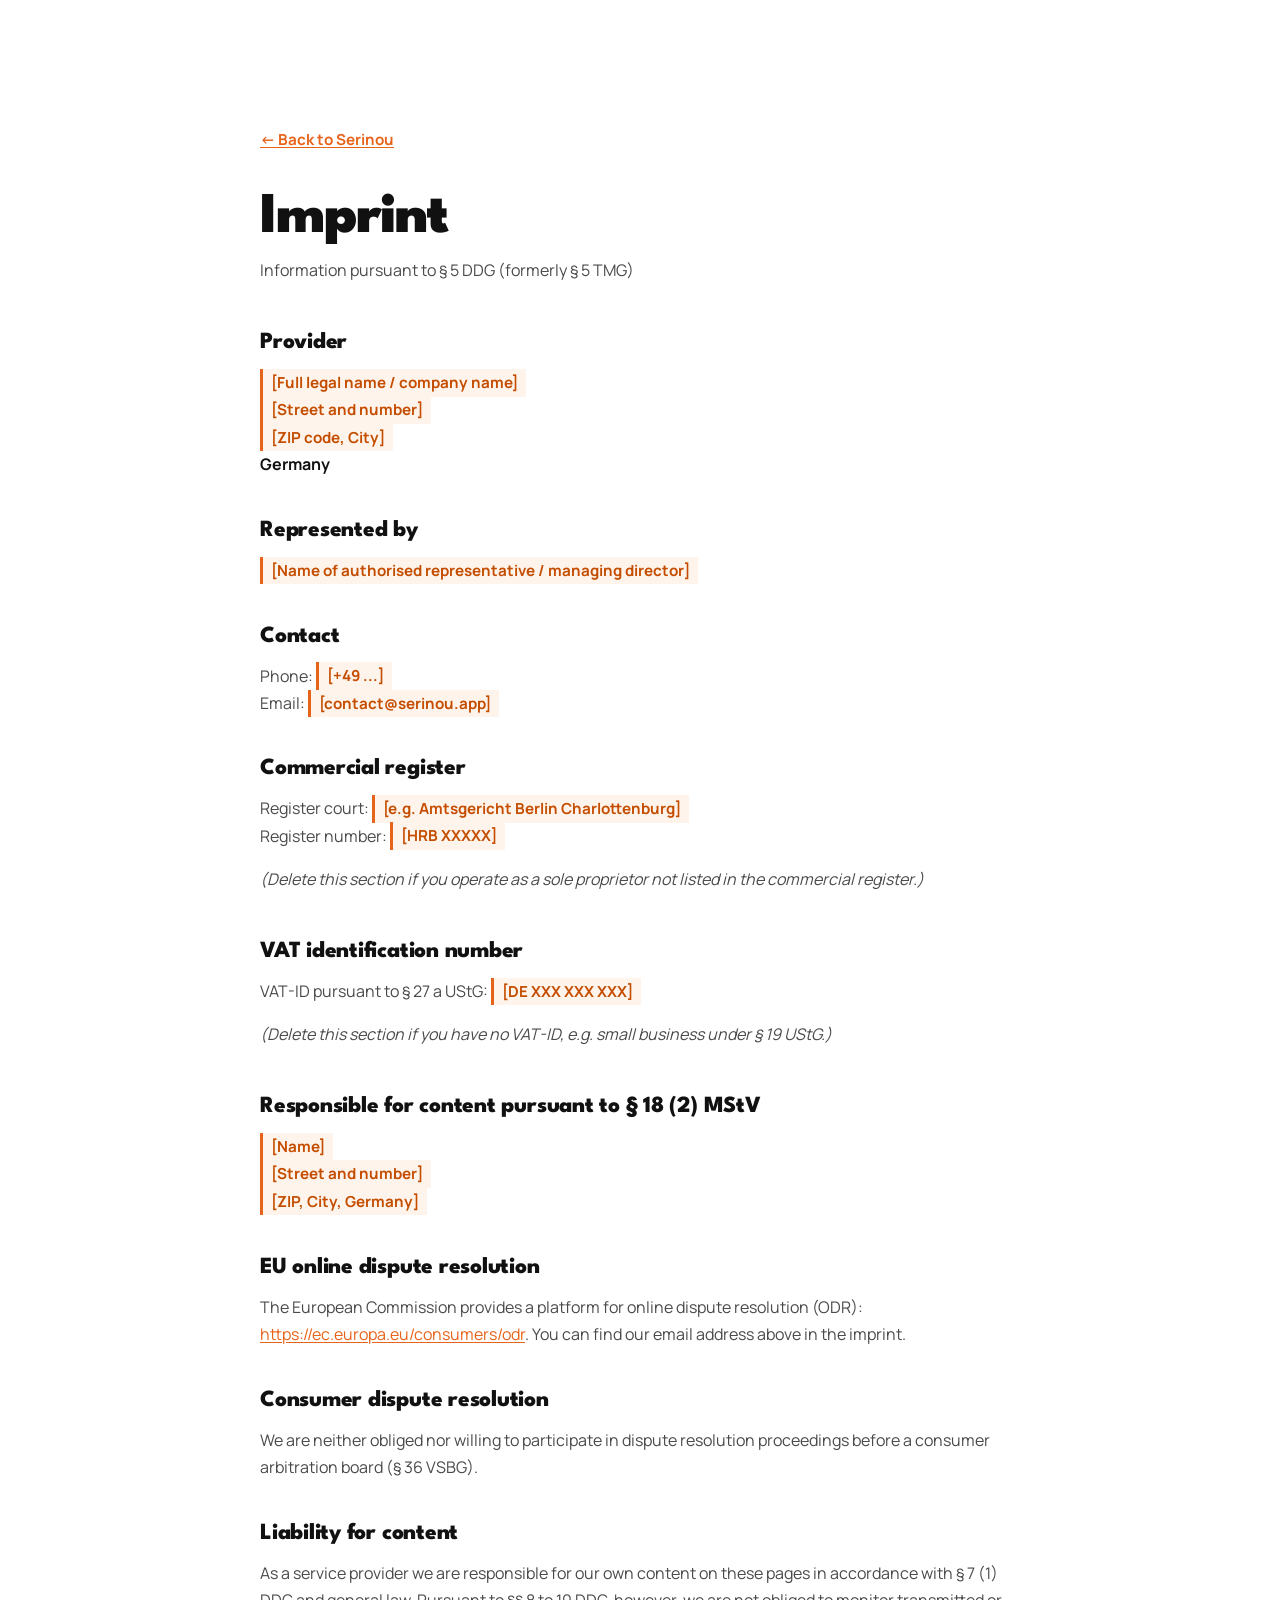
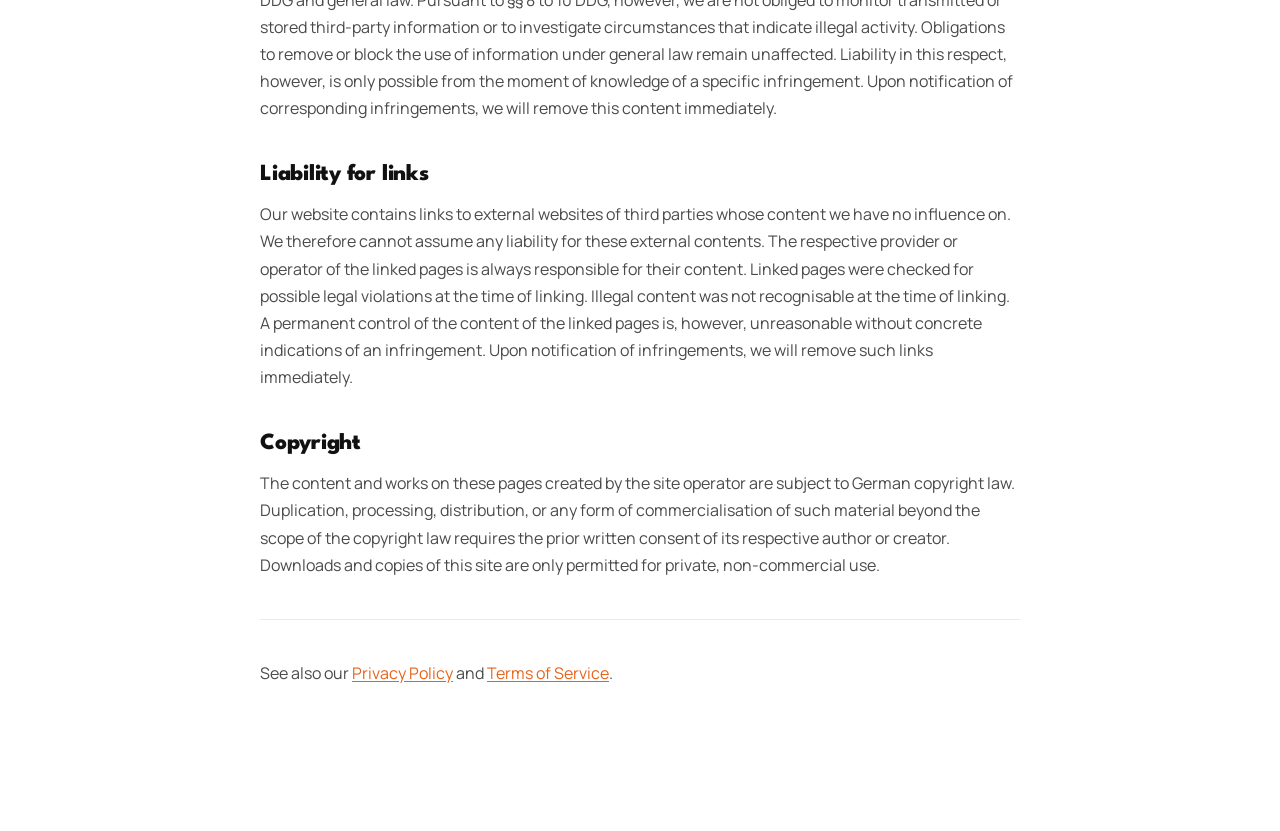
==== imprint.html @ 829edada "Add Privacy Policy, Terms of Service, and Imprint (German law) - privacy.html: GDPR / DSGVO complian" ====
<!DOCTYPE html>
<html lang="en">
  <head>
    <meta charset="UTF-8" />
    <meta name="viewport" content="width=device-width, initial-scale=1.0" />
    <title>Imprint — Serinou</title>
    <meta name="description" content="Imprint (Impressum) for Serinou pursuant to § 5 DDG and § 18 MStV." />
    <meta name="robots" content="index, follow" />
    <link rel="preconnect" href="https://fonts.googleapis.com" />
    <link rel="preconnect" href="https://fonts.gstatic.com" crossorigin />
    <link href="https://fonts.googleapis.com/css2?family=League+Spartan:wght@500;600;700;800;900&family=Manrope:wght@400;500;600;700;800&display=swap" rel="stylesheet" />
    <link rel="stylesheet" href="styles.css" />
  </head>
  <body class="legal-page">
    <div class="legal-container">
      <a class="legal-back" href="index.html" aria-label="Back to homepage">← Back to Serinou</a>

      <h1>Imprint</h1>
      <p class="legal-meta">Information pursuant to § 5 DDG (formerly § 5 TMG)</p>

      <h2>Provider</h2>
      <p>
        <strong>
          <span class="legal-placeholder">[Full legal name / company name]</span><br />
          <span class="legal-placeholder">[Street and number]</span><br />
          <span class="legal-placeholder">[ZIP code, City]</span><br />
          Germany
        </strong>
      </p>

      <h2>Represented by</h2>
      <p><span class="legal-placeholder">[Name of authorised representative / managing director]</span></p>

      <h2>Contact</h2>
      <p>
        Phone: <span class="legal-placeholder">[+49 ...]</span><br />
        Email: <span class="legal-placeholder">[contact@serinou.app]</span>
      </p>

      <h2>Commercial register</h2>
      <p>
        Register court: <span class="legal-placeholder">[e.g. Amtsgericht Berlin Charlottenburg]</span><br />
        Register number: <span class="legal-placeholder">[HRB XXXXX]</span>
      </p>
      <p class="legal-meta"><em>(Delete this section if you operate as a sole proprietor not listed in the commercial register.)</em></p>

      <h2>VAT identification number</h2>
      <p>
        VAT-ID pursuant to § 27 a UStG:
        <span class="legal-placeholder">[DE XXX XXX XXX]</span>
      </p>
      <p class="legal-meta"><em>(Delete this section if you have no VAT-ID, e.g. small business under § 19 UStG.)</em></p>

      <h2>Responsible for content pursuant to § 18 (2) MStV</h2>
      <p>
        <span class="legal-placeholder">[Name]</span><br />
        <span class="legal-placeholder">[Street and number]</span><br />
        <span class="legal-placeholder">[ZIP, City, Germany]</span>
      </p>

      <h2>EU online dispute resolution</h2>
      <p>
        The European Commission provides a platform for online dispute resolution (ODR):
        <a href="https://ec.europa.eu/consumers/odr" target="_blank" rel="noopener noreferrer">https://ec.europa.eu/consumers/odr</a>.
        You can find our email address above in the imprint.
      </p>

      <h2>Consumer dispute resolution</h2>
      <p>
        We are neither obliged nor willing to participate in dispute resolution proceedings before a
        consumer arbitration board (§ 36 VSBG).
      </p>

      <h2>Liability for content</h2>
      <p>
        As a service provider we are responsible for our own content on these pages in accordance with
        § 7 (1) DDG and general law. Pursuant to §§ 8 to 10 DDG, however, we are not obliged to monitor
        transmitted or stored third-party information or to investigate circumstances that indicate illegal
        activity. Obligations to remove or block the use of information under general law remain unaffected.
        Liability in this respect, however, is only possible from the moment of knowledge of a specific
        infringement. Upon notification of corresponding infringements, we will remove this content
        immediately.
      </p>

      <h2>Liability for links</h2>
      <p>
        Our website contains links to external websites of third parties whose content we have no influence
        on. We therefore cannot assume any liability for these external contents. The respective provider
        or operator of the linked pages is always responsible for their content. Linked pages were checked
        for possible legal violations at the time of linking. Illegal content was not recognisable at the
        time of linking. A permanent control of the content of the linked pages is, however, unreasonable
        without concrete indications of an infringement. Upon notification of infringements, we will remove
        such links immediately.
      </p>

      <h2>Copyright</h2>
      <p>
        The content and works on these pages created by the site operator are subject to German copyright
        law. Duplication, processing, distribution, or any form of commercialisation of such material
        beyond the scope of the copyright law requires the prior written consent of its respective author
        or creator. Downloads and copies of this site are only permitted for private, non-commercial use.
      </p>

      <hr />
      <p class="legal-meta">See also our <a href="privacy.html">Privacy Policy</a> and <a href="terms.html">Terms of Service</a>.</p>
    </div>
  </body>
</html>
---- styles.css ----
:root {
  --orange: #e8631a;
  --orange-hover: #d45714;
  --orange-pale: #fff4ee;
  --orange-line: rgba(232, 99, 26, 0.15);
  --white: #ffffff;
  --cream: #faf8f6;
  --ink: #111111;
  --muted: #6b5f57;
  --border: rgba(17, 17, 17, 0.08);
  --shadow: 0 2px 12px rgba(17, 17, 17, 0.06), 0 8px 32px rgba(17, 17, 17, 0.06);
  --shadow-orange: 0 8px 32px rgba(232, 99, 26, 0.24);
  --max-width: 1160px;
}

*, *::before, *::after { box-sizing: border-box; }
html { scroll-behavior: smooth; }

body {
  margin: 0;
  font-family: "Manrope", "Avenir Next", sans-serif;
  color: var(--ink);
  background: var(--white);
  -webkit-font-smoothing: antialiased;
}

a { color: inherit; text-decoration: none; }
img { display: block; max-width: 100%; }


/* ══════════════════════════════════════
   HERO BLOCK — full orange, header inside
══════════════════════════════════════ */

.hero-block {
  background: var(--orange);
  display: flex;
  flex-direction: column;
  align-items: center;
  overflow: visible;
  position: relative;
}

/* clip wrapper keeps radial highlights tidy without clipping the phone */
.hero-block .hero-clip {
  position: absolute;
  inset: 0;
  overflow: hidden;
  pointer-events: none;
  z-index: 0;
}

.hero-clip::before,
.hero-clip::after {
  content: "";
  position: absolute;
  border-radius: 50%;
}

.hero-clip::before {
  top: -8rem; right: -8rem;
  width: 32rem; height: 32rem;
  background: radial-gradient(circle, rgba(255,255,255,.15), transparent 65%);
}

.hero-clip::after {
  bottom: 4rem; left: -6rem;
  width: 24rem; height: 24rem;
  background: radial-gradient(circle, rgba(0,0,0,.08), transparent 65%);
}

/* ── HEADER (inside hero) ── */
.site-header {
  position: fixed;
  top: 0; left: 50%; transform: translateX(-50%);
  z-index: 100;
  width: 100%;
  max-width: calc(var(--max-width) + 4rem);
  padding: 1.5rem 2.5rem;
  display: flex;
  align-items: center;
  justify-content: space-between;
  gap: 1.5rem;
  transition: background 0.3s ease, padding 0.3s ease, backdrop-filter 0.3s ease;
}

/* compact pill — hidden by default */
.header-compact {
  display: none;
  position: absolute;
  left: 50%; transform: translateX(-50%) translateY(-4px);
  align-items: center;
  gap: 0.5rem;
  background: #fff;
  border-radius: 999px;
  padding: 0.35rem 0.35rem 0.35rem 0.5rem;
  box-shadow: 0 4px 24px rgba(0,0,0,0.15);
  opacity: 0;
  transition: opacity 0.25s ease, transform 0.25s ease;
  white-space: nowrap;
}

.header-compact-icon {
  width: 2.2rem; height: 2.2rem;
  border-radius: 999px;
  background: rgba(232,99,26,0.12);
  display: grid; place-items: center;
  overflow: hidden;
  color: var(--orange);
  flex-shrink: 0;
  text-decoration: none;
}

.header-compact-icon svg {
  width: 16px;
  height: 20px;
  flex-shrink: 0;
}

.header-compact-btn {
  background: var(--orange);
  color: #fff !important;
  font-size: 0.9rem;
  padding: 0.55rem 1.4rem;
  border-radius: 999px;
  font-weight: 700;
  white-space: nowrap;
  text-decoration: none;
}

.header-compact-btn:hover {
  background: #d4561a;
}

/* full elements fade out, compact fades in */
.header-full {
  transition: opacity 0.2s ease, transform 0.2s ease;
}

.site-header.is-scrolled {
  padding: 0.9rem 2.5rem;
  background: transparent;
  backdrop-filter: none;
  -webkit-backdrop-filter: none;
}

.site-header.is-scrolled .header-full {
  opacity: 0;
  pointer-events: none;
  transform: translateY(-4px);
}

.site-header.is-scrolled .header-compact {
  display: flex;
  opacity: 1;
  transform: translateX(-50%) translateY(0);
}

/* offset page content so fixed header doesn't overlap */
.hero-block { padding-top: 5rem; }

.brand {
  display: inline-flex;
  align-items: center;
  gap: 0.7rem;
}


.brand-text {
  font-family: "League Spartan", sans-serif;
  font-size: 1.6rem;
  font-weight: 800;
  line-height: 1;
  letter-spacing: -0.03em;
  color: #fff;
}

.brand-icon {
  display: inline-flex;
  align-items: center;
  color: white;
  height: 1.6rem;
  width: auto;
  flex-shrink: 0;
}

.brand-icon svg {
  height: 100%;
  width: auto;
}

.brand-lock {
  display: inline-flex;
  align-items: center;
  font-size: 1rem;
  opacity: 0.9;
}

.site-nav {
  display: flex;
  gap: 2rem;
  font-size: 0.9rem;
  font-weight: 700;
  color: rgba(255,255,255,.8);
}

.site-nav a { transition: color 150ms; }
.site-nav a:hover { color: #fff; }


/* ── BUTTONS ── */
.button {
  display: inline-flex;
  align-items: center;
  justify-content: center;
  min-height: 2.8rem;
  padding: 0.75rem 1.4rem;
  border-radius: 999px;
  border: none;
  font-family: "Manrope", sans-serif;
  font-size: 0.9rem;
  font-weight: 800;
  cursor: pointer;
  transition: transform 150ms ease, box-shadow 150ms ease, background 150ms ease;
  text-decoration: none;
  white-space: nowrap;
}
.button:hover { transform: translateY(-1px); }

.button-white {
  background: #fff;
  color: var(--orange);
  box-shadow: 0 4px 16px rgba(0,0,0,.12);
}
.button-white:hover {
  background: rgba(255,255,255,.92);
  box-shadow: 0 6px 20px rgba(0,0,0,.16);
}

/* "Submitted" state on the waitlist button */
.button-white.is-submitted,
.button-white.is-submitted:hover {
  background: #34d399;
  color: #fff;
  box-shadow: 0 4px 16px rgba(52,211,153,0.35);
  cursor: default;
  opacity: 1;
}

.waitlist-input.is-submitted {
  opacity: 0.65;
  cursor: default;
}

.button-white-outline {
  background: rgba(255,255,255,.15);
  color: #fff;
  border: 1.5px solid rgba(255,255,255,.5);
}
.button-white-outline:hover {
  background: rgba(255,255,255,.22);
  border-color: rgba(255,255,255,.7);
}

.button-solid {
  background: var(--orange);
  color: #fff;
  box-shadow: var(--shadow-orange);
}
.button-solid:hover {
  background: var(--orange-hover);
}

.button-lg {
  min-height: 3.2rem;
  padding: 0.9rem 1.8rem;
  font-size: 0.96rem;
}


/* ── HERO LOGO MARK ── */
.hero-logo-mark {
  display: inline-flex;
  align-items: center;
  gap: 0.75rem;
  margin-bottom: 2rem;
}

.hero-logo-mark svg {
  height: 4.8rem;
  width: auto;
}

.hero-logo-mark span {
  font-family: "League Spartan", sans-serif;
  font-size: 3rem;
  font-weight: 800;
  letter-spacing: -0.03em;
  color: #fff;
}

/* ── HERO CENTER ── */
.hero-layout {
  position: relative;
  z-index: 1;
  width: 100%;
  max-width: 1200px;
  padding: 3rem 3.5rem 0;
  display: flex;
  flex-direction: column;
  align-items: flex-start;
}

.hero-center {
  width: 100%;
  text-align: left;
}

/* text reveal animation */
.hero-line-wrap {
  overflow: hidden;
  display: block;
}

.hero-line {
  display: block;
  transform: translateY(110%);
  opacity: 0;
  animation: heroUp 1.4s cubic-bezier(0.16, 1, 0.3, 1) forwards;
  animation-delay: var(--d, 0s);
}

@keyframes heroUp {
  to { transform: translateY(0); opacity: 1; }
}

.hero-eyebrow {
  margin: 0;
  font-size: 0.78rem;
  font-weight: 800;
  letter-spacing: 0.18em;
  text-transform: uppercase;
  color: rgba(255,255,255,.75);
}

.hero-title {
  margin: 0.5rem 0 0;
  font-family: "League Spartan", sans-serif;
  font-size: clamp(5rem, 13.5vw, 14rem);
  font-weight: 900;
  line-height: 0.85;
  letter-spacing: -0.02em;
  color: #fff;
}

.hero-title .hero-line-wrap {
  line-height: 1;
  margin-bottom: 0.1em;
}

.hero-sub {
  margin: 1.6rem 0 0;
  font-size: 1.05rem;
  line-height: 1.7;
  color: rgba(255,255,255,.82);
  max-width: 36rem;
  margin-inline: auto;
}

/* waitlist form in hero */
.hero-waitlist {
  display: flex;
  flex-wrap: wrap;
  align-items: center;
  justify-content: center;
  gap: 0.75rem;
}

.hero-waitlist .button {
  min-height: 3.6rem;
  padding: 1rem 2rem;
  font-size: 1.05rem;
}

.waitlist-input {
  width: 340px;
  min-height: 3.6rem;
  padding: 1rem 1.6rem;
  border-radius: 999px;
  border: none;
  font-family: "Manrope", sans-serif;
  font-size: 1.05rem;
  font-weight: 600;
  color: var(--ink);
  background: rgba(255,255,255,.95);
  outline: none;
  transition: box-shadow 150ms;
}
.waitlist-input:focus {
  box-shadow: 0 0 0 3px rgba(255,255,255,.45);
}

.hero-waitlist-row {
  display: flex;
  align-items: center;
  justify-content: center;
  gap: 1.2rem;
  width: 100%;
  margin-top: 2.5rem;
  scroll-margin-top: 6rem;   /* keep form clear of fixed header on smooth-scroll */
}

/* brief highlight when the form is targeted via #waitlist anchor */
.hero-waitlist-row.is-targeted .waitlist-input {
  box-shadow: 0 0 0 4px rgba(255,255,255,0.45),
              0 8px 32px rgba(0,0,0,0.18);
  transition: box-shadow 600ms ease;
}

.glow-arrow {
  flex-shrink: 0;
  width: 52px;
  height: 32px;
  animation: arrowBounce 1.4s ease-in-out infinite;
  filter: drop-shadow(0 0 8px rgba(255,255,255,0.9)) drop-shadow(0 0 20px rgba(255,255,255,0.5));
}

.glow-arrow svg {
  width: 100%;
  height: 100%;
}

@keyframes arrowBounce {
  0%, 100% { transform: translateX(0);   opacity: 1; }
  50%       { transform: translateX(8px); opacity: 0.75; }
}

.hero-waitlist-confirm {
  margin: 1rem 0 0;
  color: rgba(255,255,255,.9);
  font-weight: 700;
  font-size: 0.95rem;
}

.hero-waitlist-error {
  margin: 0.75rem 0 0;
  color: #ffdcd0;
  font-weight: 600;
  font-size: 0.9rem;
}

/* honeypot: visually & accessibly hidden, but in the DOM for bots */
.hp-field {
  position: absolute !important;
  left: -10000px !important;
  top: auto !important;
  width: 1px !important;
  height: 1px !important;
  overflow: hidden !important;
  opacity: 0 !important;
  pointer-events: none !important;
}

/* ── LIVE WAITLIST COUNTER ── */
.waitlist-counter {
  margin: 1rem 0 0;
  display: inline-flex;
  align-items: center;
  gap: 0.55rem;
  font-size: 0.95rem;
  color: rgba(255,255,255,0.92);
  font-weight: 600;
  letter-spacing: 0.01em;
}

.waitlist-counter strong {
  font-weight: 800;
  font-variant-numeric: tabular-nums;
  color: #fff;
}

.wc-dot {
  width: 9px;
  height: 9px;
  border-radius: 999px;
  background: #4ade80;
  box-shadow: 0 0 0 0 rgba(74, 222, 128, 0.7);
  animation: wcPulse 1.8s ease-in-out infinite;
}

@keyframes wcPulse {
  0%   { box-shadow: 0 0 0 0 rgba(74,222,128,0.65); }
  70%  { box-shadow: 0 0 0 10px rgba(74,222,128,0);    }
  100% { box-shadow: 0 0 0 0 rgba(74,222,128,0);       }
}

.hero-pills {
  display: flex;
  flex-wrap: wrap;
  justify-content: center;
  gap: 0.5rem;
  margin-top: 1.5rem;
}

.hero-pills span {
  padding: 0.4rem 0.95rem;
  border-radius: 999px;
  border: 1px solid rgba(255,255,255,.28);
  background: rgba(255,255,255,.12);
  color: rgba(255,255,255,.88);
  font-size: 0.78rem;
  font-weight: 700;
  letter-spacing: 0.05em;
}

.pill-free {
  background: #fff !important;
  color: var(--orange) !important;
  border-color: #fff !important;
  letter-spacing: 0.12em !important;
  box-shadow: 0 2px 12px rgba(255,255,255,0.35);
  animation: freePulse 2.4s ease-in-out infinite;
}

@keyframes freePulse {
  0%, 100% { box-shadow: 0 2px 12px rgba(255,255,255,0.35); }
  50%       { box-shadow: 0 2px 20px rgba(255,255,255,0.65); }
}


/* ── PHONE AT BOTTOM OF HERO ── */
.hero-phone-bottom {
  display: none;
}

.phone-mockup--full {
  border-radius: 48px !important;
  border-bottom: 2px solid rgba(255,255,255,.14) !important;
}

.phone-mockup {
  width: 320px;
  border-radius: 48px 48px 0 0;
  background: #0c0c0e;
  border: 2px solid rgba(255,255,255,.14);
  border-bottom: none;
  box-shadow: 0 -24px 80px rgba(0,0,0,.35), 0 0 0 1px rgba(255,255,255,.05) inset;
  overflow: hidden;
  position: relative;
}

.phone-notch {
  position: absolute;
  top: 0; left: 50%;
  transform: translateX(-50%);
  width: 110px; height: 28px;
  background: #0c0c0e;
  border-radius: 0 0 20px 20px;
  z-index: 10;
}

.phone-screen {
  background: linear-gradient(160deg, #1c1030 0%, #0e1b3a 55%, #1a0c2e 100%);
  padding: 2.5rem 1.4rem 1.4rem;
  display: flex;
  flex-direction: column;
  align-items: center;
  min-height: 580px;
}

.ls-time {
  font-family: "League Spartan", sans-serif;
  font-size: 4rem;
  font-weight: 800;
  letter-spacing: -0.04em;
  color: #fff;
  line-height: 1;
  margin-top: 0.5rem;
}

.ls-date {
  font-size: 0.78rem;
  font-weight: 600;
  color: rgba(255,255,255,.55);
  margin-top: 0.2rem;
  letter-spacing: 0.04em;
}

.ls-card {
  width: 100%;
  margin-top: 1.25rem;
  border-radius: 20px;
  background: rgba(255,255,255,.1);
  backdrop-filter: blur(16px);
  border: 1px solid rgba(255,255,255,.14);
  padding: 1.1rem;
}

.ls-card-tag {
  display: inline-block;
  padding: 0.28rem 0.65rem;
  border-radius: 999px;
  background: var(--orange);
  color: #fff;
  font-size: 0.62rem;
  font-weight: 800;
  letter-spacing: 0.12em;
  text-transform: uppercase;
}

.ls-card-q {
  margin: 0.65rem 0 0;
  font-size: 0.82rem;
  font-weight: 700;
  color: #fff;
  line-height: 1.5;
}

.ls-reveal-btn {
  width: 100%;
  margin-top: 0.85rem;
  padding: 0.6rem;
  border-radius: 11px;
  border: none;
  background: var(--orange);
  color: #fff;
  font-family: "Manrope", sans-serif;
  font-size: 0.78rem;
  font-weight: 800;
  cursor: pointer;
  transition: background 150ms;
}
.ls-reveal-btn:hover { background: var(--orange-hover); }

.ls-swipe {
  margin-top: auto;
  padding-top: 1.25rem;
  font-size: 0.68rem;
  font-weight: 700;
  color: rgba(255,255,255,.38);
  letter-spacing: 0.06em;
}


/* ══════════════════════════════════════
   CONTENT SECTIONS — all white/cream
══════════════════════════════════════ */

.content-section {
  padding: 7rem 0;
  background: var(--white);
}

.content-section-tinted {
  background: var(--cream);
}

.section-container {
  width: min(calc(100% - 4rem), var(--max-width));
  margin: 0 auto;
}

.section-label {
  margin: 0 0 0.85rem;
  font-size: 0.74rem;
  font-weight: 800;
  letter-spacing: 0.2em;
  text-transform: uppercase;
  color: var(--orange);
}

.section-label-white {
  margin: 0 0 0.85rem;
  font-size: 0.74rem;
  font-weight: 800;
  letter-spacing: 0.2em;
  text-transform: uppercase;
  color: rgba(255,255,255,.7);
}

.section-title {
  margin: 0 0 3.5rem;
  font-family: "League Spartan", sans-serif;
  font-size: clamp(3rem, 6vw, 5.5rem);
  font-weight: 900;
  line-height: 0.88;
  letter-spacing: -0.05em;
  color: var(--ink);
}

.section-intro {
  max-width: 42rem;
  margin: -2rem 0 3.5rem;
  font-size: 1rem;
  line-height: 1.75;
  color: var(--muted);
}


/* ── CARDS ── */
.cards-grid {
  display: grid;
  gap: 1.25rem;
}

.cards-3 { grid-template-columns: repeat(3, 1fr); }

.card {
  padding: 2rem;
  border-radius: 20px;
  border: 1px solid var(--border);
  background: var(--white);
  position: relative;
  overflow: hidden;
  transition: transform 160ms ease, box-shadow 160ms ease;
}

.content-section-tinted .card {
  background: var(--white);
}

.card::after {
  content: "";
  position: absolute;
  top: 0; left: 0; right: 0;
  height: 3px;
  background: linear-gradient(90deg, var(--orange) 0%, transparent 70%);
  opacity: 0;
  transition: opacity 160ms ease;
}

.card:hover {
  transform: translateY(-2px);
  box-shadow: 0 8px 32px rgba(17,17,17,.08);
}
.card:hover::after { opacity: 1; }

/* accent variant — always shows the top bar */
.card-accent::after { opacity: 1; }

/* featured card (orange) */
.card-featured {
  background: var(--orange);
  border-color: transparent;
  color: #fff;
  box-shadow: var(--shadow-orange);
}
.card-featured::after { display: none; }
.card-featured:hover {
  transform: translateY(-2px);
  box-shadow: 0 12px 40px rgba(232,99,26,.36);
}
.card-featured h3 { color: #fff; }
.card-featured p { color: rgba(255,255,255,.82); }

.card-icon {
  display: inline-flex;
  align-items: center;
  justify-content: center;
  margin-bottom: 1.4rem;
  color: var(--orange);
}

.card-icon svg {
  width: 2.4rem;
  height: 2.4rem;
  display: block;
}

.card h3 {
  margin: 0 0 0.65rem;
  font-family: "League Spartan", sans-serif;
  font-size: 1.35rem;
  font-weight: 800;
  letter-spacing: -0.03em;
  color: var(--ink);
}

.card p {
  margin: 0;
  font-size: 0.94rem;
  line-height: 1.7;
  color: var(--muted);
}

.card-icon {
  width: 2.6rem; height: 2.6rem;
  display: grid; place-items: center;
  border-radius: 12px;
  background: var(--orange-pale);
  color: var(--orange);
  margin-bottom: 1.1rem;
}
.card-icon svg { width: 1.2rem; height: 1.2rem; }


/* ── STATS ── */
.stats-section {
  padding: 4.5rem 0;
  border-top: 1px solid var(--border);
  border-bottom: 1px solid var(--border);
  background: var(--white);
}

.stats-inner {
  display: flex;
  align-items: center;
  justify-content: center;
  gap: 4rem;
}

.stat-item {
  display: flex;
  flex-direction: column;
  align-items: center;
  text-align: center;
  gap: 0.4rem;
}

.stat-item strong {
  font-family: "League Spartan", sans-serif;
  font-size: clamp(3rem, 5.5vw, 4.8rem);
  font-weight: 900;
  line-height: 0.9;
  letter-spacing: -0.06em;
  color: var(--orange);
}

.stat-item span {
  max-width: 14rem;
  font-size: 0.86rem;
  font-weight: 600;
  color: var(--muted);
  line-height: 1.5;
}

.stat-divider {
  width: 1px;
  height: 4rem;
  background: var(--border);
  flex-shrink: 0;
}


/* ── ZOOM SHOWCASE ── (rovy-style scroll pin) */
.zoom-section {
  position: relative;
  background: var(--orange);
  height: 280vh;            /* scroll runway */
}

.zoom-inner {
  position: sticky;
  top: 0;
  height: 100vh;
  width: 100%;
  max-width: 1160px;
  margin: 0 auto;
  padding: 0 2rem;
  display: grid;
  grid-template-columns: 1fr auto 1fr;
  align-items: center;
  gap: 2rem;
  overflow: hidden;          /* clip phone when off-screen below */
}

.zoom-phone {
  display: flex;
  justify-content: center;
  transform: translateY(85vh) scale(0.85);   /* starts off-screen below */
  transform-origin: center center;
  will-change: transform;
}

.zp-img {
  width: 320px;
  display: block;
}

/* ── REALISTIC PHONE MOCKUP ── */
.zp-mockup {
  width: 320px;
  border-radius: 52px;
  background: #0a0a0c;
  border: 2px solid rgba(255,255,255,.15);
  box-shadow:
    0 0 0 1px rgba(255,255,255,.05) inset,
    0 40px 80px rgba(0,0,0,.4);
  overflow: hidden;
  position: relative;
}

.zp-status {
  display: flex;
  align-items: center;
  justify-content: space-between;
  padding: 0.7rem 1.3rem 0;
  position: relative;
  background: #0a0a0c;
}

.zp-time-small {
  font-size: 0.82rem;
  font-weight: 700;
  color: #fff;
  letter-spacing: -0.02em;
}

.zp-island {
  position: absolute;
  top: 0.55rem;
  left: 50%;
  transform: translateX(-50%);
  width: 88px;
  height: 28px;
  background: #000;
  border-radius: 999px;
}

.zp-status-icons {
  display: flex;
  align-items: center;
  gap: 0.3rem;
  color: #fff;
}

/* ── DASHBOARD PHONE COMPONENTS ── */
.zp-battery {
  font-size: 0.6rem; font-weight: 700; color: #fff;
  border: 1.5px solid rgba(255,255,255,.5);
  border-radius: 3px; padding: 1px 5px;
  line-height: 1.4;
}

.zp-screen {
  background: #161618;
  padding: 0.75rem 0.85rem 0;
  display: flex; flex-direction: column; gap: 0.5rem;
  min-height: 540px; overflow: hidden;
}

.zp-header { display: flex; justify-content: space-between; align-items: flex-start; gap: 0.5rem; }
.zp-header-left {}
.zp-header-small { font-size: 0.68rem; color: rgba(255,255,255,.4); font-weight: 500; }
.zp-header-title { font-family: "League Spartan", sans-serif; font-size: 1.35rem; font-weight: 800; color: #fff; letter-spacing: -0.02em; line-height: 1.1; }
.zp-gear { width: 1.9rem; height: 1.9rem; border-radius: 50%; background: #2a2a2c; display: grid; place-items: center; flex-shrink: 0; }

.zp-focus-card { background: #222224; border-radius: 14px; padding: 0.75rem; }
.zp-focus-label { font-size: 0.68rem; font-weight: 600; color: rgba(255,255,255,.45); margin-bottom: 0.55rem; }
.zp-focus-btns { display: flex; gap: 0.4rem; }
.zp-btn-primary {
  flex: 1; display: flex; align-items: center; justify-content: center; gap: 0.3rem;
  background: var(--orange); color: #fff; border: none; border-radius: 10px;
  padding: 0.6rem 0.4rem; font-family: "Manrope", sans-serif;
  font-size: 0.66rem; font-weight: 800; cursor: pointer; line-height: 1.3; text-align: center;
}
.zp-btn-secondary {
  flex: 1; display: flex; align-items: center; justify-content: center; gap: 0.3rem;
  background: #2e2e30; color: rgba(255,255,255,.75); border: none; border-radius: 10px;
  padding: 0.6rem 0.4rem; font-family: "Manrope", sans-serif;
  font-size: 0.66rem; font-weight: 700; cursor: pointer; line-height: 1.3; text-align: center;
}

.zp-xp-card { background: #222224; border-radius: 14px; padding: 0.7rem 0.8rem; display: flex; align-items: center; gap: 0.65rem; }
.zp-xp-badge { width: 2.1rem; height: 2.1rem; border-radius: 50%; border: 2.5px solid #3ddc84; display: grid; place-items: center; font-weight: 800; font-size: 0.9rem; color: #fff; flex-shrink: 0; }
.zp-xp-info { flex: 1; min-width: 0; }
.zp-xp-name { font-size: 0.74rem; font-weight: 800; color: #fff; margin-bottom: 0.28rem; }
.zp-level { font-size: 0.58rem; font-weight: 800; color: #3ddc84; letter-spacing: 0.04em; margin-left: 0.25rem; }
.zp-xp-track { height: 4px; background: rgba(255,255,255,.1); border-radius: 999px; overflow: hidden; }
.zp-xp-fill { height: 100%; border-radius: 999px; }
.zp-xp-pts { font-size: 0.57rem; color: rgba(255,255,255,.38); margin-top: 0.22rem; }

.zp-goal-tabs { background: #222224; border: 1.5px solid var(--orange); border-radius: 14px; padding: 0.6rem 0.75rem; display: flex; align-items: stretch; gap: 0; }
.zp-goal-col { flex: 1; display: flex; flex-direction: column; gap: 0.28rem; }
.zp-goal-divider { width: 1px; background: rgba(255,255,255,.1); margin: 0 0.5rem; }
.zp-goal-top { font-size: 0.62rem; font-weight: 700; color: rgba(255,255,255,.5); }
.zp-goal-active .zp-goal-top { color: var(--orange); }
.zp-goal-track { height: 3px; background: rgba(255,255,255,.1); border-radius: 999px; overflow: hidden; }
.zp-goal-fill { height: 100%; border-radius: 999px; }
.zp-goal-sub { font-size: 0.55rem; color: rgba(255,255,255,.35); }

.zp-timeline-card { background: #222224; border-radius: 14px; padding: 0.65rem 0.8rem; display: flex; flex-direction: column; gap: 0.4rem; }
.zp-timeline-title { font-size: 0.72rem; font-weight: 800; color: #fff; margin-bottom: 0.05rem; }
.zp-tl-item { display: flex; align-items: center; gap: 0.5rem; font-size: 0.66rem; color: rgba(255,255,255,.7); font-weight: 600; }
.zp-dot { width: 7px; height: 7px; border-radius: 50%; flex-shrink: 0; }

.zp-premium-banner { display: flex; align-items: center; gap: 0.5rem; background: var(--orange); color: #fff; border-radius: 13px; padding: 0.65rem 0.8rem; font-size: 0.75rem; font-weight: 800; }
.zp-arr { margin-left: auto; font-size: 0.85rem; }

.zp-tabbar { display: flex; background: #111113; border-top: 1px solid rgba(255,255,255,.08); margin: 0.2rem -0.85rem 0; padding: 0.5rem 0 0.55rem; }
.zp-tab { flex: 1; display: flex; flex-direction: column; align-items: center; gap: 0.18rem; font-size: 0.48rem; font-weight: 600; color: rgba(255,255,255,.3); }
.zp-tab-active { color: var(--orange); }


.showcase-col {
  display: flex;
  flex-direction: column;
  gap: 3rem;
  will-change: transform, opacity;
}

.showcase-col--left {
  transform: translateX(-40vw);
  opacity: 0;
  transform-origin: left center;
  will-change: transform, opacity;
}

.showcase-col--right {
  text-align: right;
  transform: translateX(40vw);
  opacity: 0;
  transform-origin: right center;
  will-change: transform, opacity;
}

.showcase-item {
  display: flex;
  flex-direction: column;
  gap: 0;
}

.sc-line {
  display: block;
  font-family: "League Spartan", sans-serif;
  font-size: clamp(2.2rem, 4.5vw, 4.2rem);
  font-weight: 900;
  line-height: 0.88;
  letter-spacing: -0.02em;
  color: #fff;
  text-transform: uppercase;
}

.showcase-phone {
  flex-shrink: 0;
  width: clamp(180px, 22vw, 280px);
}

.showcase-phone .phone-mockup {
  width: 100%;
  border-radius: 36px 36px 0 0;
}

.showcase-phone .phone-screen {
  min-height: 360px;
  padding: 2rem 1.1rem 1.1rem;
}


/* ── CTA SECTION (orange, matches hero) ── */
.cta-section {
  background: var(--orange);
  padding: 8rem 0;
  text-align: center;
  position: relative;
  overflow: hidden;
}

.cta-section::before {
  content: "";
  position: absolute;
  top: -10rem; right: -10rem;
  width: 32rem; height: 32rem;
  border-radius: 50%;
  background: radial-gradient(circle, rgba(255,255,255,.12), transparent 65%);
  pointer-events: none;
}

.cta-inner { max-width: 600px; }

.cta-title {
  margin: 0.5rem 0 1.25rem;
  font-family: "League Spartan", sans-serif;
  font-size: clamp(3rem, 6.5vw, 6rem);
  font-weight: 900;
  line-height: 0.88;
  letter-spacing: -0.05em;
  color: #fff;
}

.cta-sub {
  max-width: 34rem;
  margin: 0 auto 2.25rem;
  font-size: 1.05rem;
  line-height: 1.7;
  color: rgba(255,255,255,.8);
}

.waitlist-form-centered {
  display: flex;
  flex-direction: column;
  align-items: stretch;
  gap: 0.65rem;
  max-width: 420px;
  margin: 0 auto;
}

.waitlist-input-lg {
  min-height: 3.3rem;
  padding: 0.9rem 1.35rem;
  font-size: 1rem;
  max-width: none;
  border: 1.5px solid rgba(255,255,255,.3);
}
.waitlist-input-lg:focus {
  box-shadow: 0 0 0 3px rgba(255,255,255,.35);
}

.waitlist-confirm {
  margin: 1rem 0 0;
  color: rgba(255,255,255,.9);
  font-weight: 700;
  font-size: 1rem;
}

.cta-note {
  margin: 0.85rem 0 0;
  font-size: 0.78rem;
  font-weight: 600;
  color: rgba(255,255,255,.5);
}


/* ── FAQ SECTION ── */
.faq-section {
  background: var(--cream);
  padding: 8rem 0;
}

.faq-inner {
  max-width: 760px;
}

.faq-title {
  margin: 0.5rem 0 3.5rem;
  font-family: "League Spartan", sans-serif;
  font-size: clamp(2.4rem, 5vw, 4rem);
  font-weight: 900;
  line-height: 0.9;
  letter-spacing: -0.03em;
  color: var(--ink);
}

.faq-list {
  display: flex;
  flex-direction: column;
  border-top: 1.5px solid var(--border);
}

.faq-item {
  border-bottom: 1.5px solid var(--border);
}

.faq-q {
  width: 100%;
  display: flex;
  align-items: center;
  justify-content: space-between;
  gap: 1.5rem;
  padding: 1.5rem 0;
  background: none;
  border: none;
  cursor: pointer;
  font-family: "Manrope", sans-serif;
  font-size: 1.05rem;
  font-weight: 700;
  color: var(--ink);
  text-align: left;
  transition: color 150ms;
}
.faq-q:hover { color: var(--orange); }

.faq-chevron {
  flex-shrink: 0;
  width: 22px;
  height: 22px;
  border-radius: 50%;
  background: var(--orange);
  position: relative;
  transition: transform 300ms cubic-bezier(0.16, 1, 0.3, 1);
}
.faq-chevron::before,
.faq-chevron::after {
  content: "";
  position: absolute;
  top: 50%; left: 50%;
  width: 8px; height: 2px;
  background: #fff;
  border-radius: 2px;
  transform-origin: center;
}
.faq-chevron::before { transform: translate(-50%, -50%) rotate(0deg); }
.faq-chevron::after  { transform: translate(-50%, -50%) rotate(90deg); transition: transform 300ms cubic-bezier(0.16, 1, 0.3, 1); }

.faq-q[aria-expanded="true"] .faq-chevron { transform: rotate(45deg); }

.faq-a {
  overflow: hidden;
  max-height: 0;
  transition: max-height 350ms cubic-bezier(0.16, 1, 0.3, 1);
}
.faq-a p {
  padding: 0 0 1.5rem;
  font-size: 1rem;
  line-height: 1.75;
  color: var(--muted);
  margin: 0;
}

/* ── FOOTER ── */
.site-footer {
  overflow-x: clip;
  min-height: 24rem;
  display: flex;
  flex-direction: column;
  justify-content: space-between;
  align-items: center;
  background: var(--white);
  padding: 3rem 1.5rem;
  gap: 2rem;
}

.footer-wordmark {
  font-family: "League Spartan", sans-serif;
  font-size: clamp(5rem, 20vw, 16rem);
  font-weight: 900;
  line-height: 1;
  letter-spacing: -0.07em;
  text-align: center;
  white-space: nowrap;
  background: linear-gradient(
    180deg,
    rgba(232,99,26,.9) 0%,
    rgba(232,99,26,.4) 50%,
    rgba(232,99,26,0) 100%
  );
  -webkit-background-clip: text;
  background-clip: text;
  color: transparent;
  pointer-events: none;
  display: flex;
  align-items: center;
  justify-content: center;
}

.fw-rn {
  letter-spacing: 0.02em;
  margin-left: 0.06em;
}

.fw-lock {
  display: inline-flex;
  align-items: center;
  margin: 0 0.12em;
  font-size: 0.72em;
  line-height: 1;
  color: rgba(232,99,26,.65);
  flex-shrink: 0;
}

.fw-lock svg {
  width: 1em;
  height: 1em;
}


/* ══════════════════════════════════════
   PERSONAL PLAN SECTION
══════════════════════════════════════ */

.personal-section { background: var(--white); }

.personal-header {
  display: grid;
  grid-template-columns: 1fr 1fr;
  gap: 3rem;
  align-items: end;
  margin-bottom: 3rem;
}

.personal-intro {
  margin: 0;
  font-size: 1.05rem;
  line-height: 1.8;
  color: var(--muted);
  padding-bottom: 0.4rem;
}

/* big card wrapper */
.personal-card {
  display: grid;
  grid-template-columns: 1fr 1.15fr;
  gap: 3rem;
  align-items: center;
  padding: 3rem;
  border-radius: 28px;
  border: 1px solid var(--border);
  background: var(--cream);
  position: relative;
  overflow: hidden;
}

.personal-card::before {
  content: "";
  position: absolute;
  top: -6rem; right: -6rem;
  width: 22rem; height: 22rem;
  border-radius: 50%;
  background: radial-gradient(circle, rgba(232,99,26,.06), transparent 65%);
  pointer-events: none;
}

/* bullet list */
.personal-list {
  list-style: none;
  margin: 0;
  padding: 0;
  display: flex;
  flex-direction: column;
  gap: 1.75rem;
}

.personal-list li {
  display: flex;
  gap: 1rem;
  align-items: flex-start;
}

.pl-icon {
  width: 2.4rem; height: 2.4rem;
  border-radius: 12px;
  display: grid; place-items: center;
  flex-shrink: 0;
  margin-top: 0.1rem;
}

.pl-icon svg { width: 1.1rem; height: 1.1rem; }

.personal-list li > div strong {
  display: block;
  font-size: 0.96rem;
  font-weight: 800;
  color: var(--ink);
  margin-bottom: 0.3rem;
}

.personal-list li > div span {
  font-size: 0.88rem;
  line-height: 1.65;
  color: var(--muted);
}

/* ── Profile visual card ── */
.pv-card {
  background: var(--white);
  border: 1px solid var(--border);
  border-radius: 24px;
  padding: 1.6rem;
  display: flex;
  flex-direction: column;
  gap: 1.4rem;
  box-shadow: 0 4px 24px rgba(17,17,17,.06);
}

.pv-header {
  display: flex;
  align-items: center;
  gap: 0.75rem;
}

.pv-avatar {
  width: 2.4rem; height: 2.4rem;
  border-radius: 50%;
  background: var(--orange);
  color: #fff;
  font-family: "League Spartan", sans-serif;
  font-size: 0.78rem;
  font-weight: 800;
  display: grid; place-items: center;
  flex-shrink: 0;
}

.pv-header strong {
  display: block;
  font-size: 0.9rem;
  font-weight: 800;
  color: var(--ink);
}

.pv-header span {
  font-size: 0.75rem;
  color: var(--muted);
  font-weight: 600;
}

.pv-live-badge {
  margin-left: auto;
  font-size: 0.7rem;
  font-weight: 800;
  color: #22c069;
  letter-spacing: 0.06em;
}

.pv-label {
  margin: 0 0 0.7rem;
  font-size: 0.72rem;
  font-weight: 800;
  text-transform: uppercase;
  letter-spacing: 0.14em;
  color: var(--muted);
}

/* bar chart */
.pv-bars {
  display: flex;
  align-items: flex-end;
  gap: 0.4rem;
  height: 80px;
}

.pv-bar-wrap {
  flex: 1;
  display: flex;
  flex-direction: column;
  align-items: center;
  gap: 0.35rem;
  height: 100%;
  justify-content: flex-end;
}

.pv-bar {
  width: 100%;
  height: var(--h, 40%);
  border-radius: 6px 6px 3px 3px;
  background: rgba(232,99,26,.18);
  transition: height 1s cubic-bezier(0.16,1,0.3,1);
}

.pv-bar-peak { background: var(--orange); }
.pv-bar-mid  { background: rgba(232,99,26,.45); }

.pv-bar-wrap span {
  font-size: 0.58rem;
  font-weight: 700;
  color: var(--muted);
  letter-spacing: 0.04em;
}

.pv-peak-label {
  display: flex;
  align-items: center;
  gap: 0.45rem;
  margin-top: 0.65rem;
  font-size: 0.75rem;
  font-weight: 700;
  color: var(--orange);
}

.pv-peak-dot {
  width: 0.5rem; height: 0.5rem;
  border-radius: 50%;
  background: var(--orange);
  box-shadow: 0 0 0 4px rgba(232,99,26,.18);
}

/* routine chips */
.pv-routine-chips {
  display: flex;
  flex-wrap: wrap;
  gap: 0.45rem;
}

.pv-routine-chips span {
  padding: 0.35rem 0.8rem;
  border-radius: 999px;
  border: 1px solid var(--border);
  background: var(--cream);
  font-size: 0.72rem;
  font-weight: 700;
  color: var(--ink);
}

/* today's plan */
.pv-plan-rows {
  display: flex;
  flex-direction: column;
  gap: 0.4rem;
}

.pv-plan-row {
  display: flex;
  align-items: center;
  gap: 0.65rem;
  padding: 0.55rem 0.75rem;
  border-radius: 10px;
  font-size: 0.8rem;
  font-weight: 600;
}

.pv-plan-done {
  color: var(--muted);
  background: transparent;
}

.pv-plan-active {
  background: rgba(232,99,26,.08);
  color: var(--orange);
  font-weight: 800;
  border: 1px solid rgba(232,99,26,.18);
}

.pv-plan-upcoming {
  color: rgba(17,17,17,.35);
}

.pv-plan-check {
  font-size: 0.7rem;
  color: #22c069;
  font-weight: 800;
  flex-shrink: 0;
}

.pv-plan-dot {
  width: 0.5rem; height: 0.5rem;
  border-radius: 50%;
  background: var(--orange);
  flex-shrink: 0;
  box-shadow: 0 0 0 3px rgba(232,99,26,.2);
  animation: pulse 2s ease-in-out infinite;
}

.pv-plan-upcoming-dot {
  width: 0.5rem; height: 0.5rem;
  border-radius: 50%;
  border: 1.5px solid rgba(17,17,17,.2);
  flex-shrink: 0;
}

.pv-plan-time {
  margin-left: auto;
  font-size: 0.7rem;
  font-weight: 700;
  flex-shrink: 0;
}

.pv-plan-active .pv-plan-time { color: var(--orange); }

@keyframes pulse {
  0%, 100% { box-shadow: 0 0 0 3px rgba(232,99,26,.2); }
  50%       { box-shadow: 0 0 0 6px rgba(232,99,26,.08); }
}

@media (max-width: 960px) {
  .personal-header { grid-template-columns: 1fr; gap: 1.5rem; }
  .personal-card   { grid-template-columns: 1fr; }
}

/* ══════════════════════════════════════
   FEATURES — rich visual cards
══════════════════════════════════════ */

.feat-row { margin-bottom: 1.25rem; }
.feat-row:last-child { margin-bottom: 0; }

.feat-row-2 {
  display: grid;
  grid-template-columns: 1fr 1fr;
  gap: 1.25rem;
}

.feat-row-full { display: block; }

.feat-row-4 {
  display: grid;
  grid-template-columns: repeat(4, 1fr);
  gap: 1.25rem;
}

/* ── BASE FEAT CARD ── */
.feat-card {
  border-radius: 24px;
  overflow: hidden;
  display: grid;
  grid-template-columns: 1fr 1fr;
  align-items: center;
  gap: 2rem;
  padding: 2.5rem;
  position: relative;
  min-height: 320px;
}

.feat-copy { position: relative; z-index: 1; }

.feat-tag {
  display: inline-block;
  padding: 0.3rem 0.8rem;
  border-radius: 999px;
  font-size: 0.7rem;
  font-weight: 800;
  letter-spacing: 0.14em;
  text-transform: uppercase;
  margin-bottom: 1rem;
  background: rgba(232,99,26,.1);
  color: var(--orange);
}

.feat-tag-light {
  background: rgba(255,255,255,.2);
  color: #fff;
}

.feat-tag-teal {
  background: rgba(20,184,166,.12);
  color: #0d9488;
}

.feat-card h3 {
  margin: 0 0 0.75rem;
  font-family: "League Spartan", sans-serif;
  font-size: clamp(1.6rem, 2.8vw, 2.2rem);
  font-weight: 900;
  letter-spacing: -0.04em;
  line-height: 0.95;
}

.feat-card p {
  margin: 0;
  font-size: 0.95rem;
  line-height: 1.7;
}

.feat-visual {
  position: relative;
  z-index: 1;
  display: flex;
  justify-content: center;
  align-items: center;
}

/* DARK CARD */
.feat-card-dark {
  background: #141218;
  border: 1px solid rgba(255,255,255,.06);
}

.feat-card-dark h3 { color: #fff; }
.feat-card-dark p  { color: rgba(255,255,255,.65); }
.feat-card-dark .feat-tag {
  background: rgba(232,99,26,.22);
  color: #ff8c52;
}

/* ORANGE CARD */
.feat-card-orange {
  background: var(--orange);
}

.feat-card-orange h3 { color: #fff; }
.feat-card-orange p  { color: rgba(255,255,255,.78); }

.feat-card-orange::before {
  content: "";
  position: absolute;
  top: -6rem; right: -6rem;
  width: 20rem; height: 20rem;
  border-radius: 50%;
  background: radial-gradient(circle, rgba(255,255,255,.14), transparent 65%);
  pointer-events: none;
}

/* BREATHING CARD */
.feat-card-breath {
  background: var(--cream);
  border: 1px solid var(--border);
  grid-template-columns: 1fr 1.1fr;
  min-height: 360px;
}

.feat-card-breath h3 { color: var(--ink); }
.feat-card-breath p  { color: var(--muted); }

.feat-breath-methods {
  display: flex;
  flex-wrap: wrap;
  gap: 0.5rem;
  margin-top: 1.25rem;
}

.feat-breath-methods span {
  padding: 0.35rem 0.85rem;
  border-radius: 999px;
  border: 1px solid rgba(20,184,166,.3);
  background: rgba(20,184,166,.08);
  color: #0d9488;
  font-size: 0.75rem;
  font-weight: 700;
  letter-spacing: 0.05em;
}

/* ── SMALL FEAT PHONE (inside dark card) ── */
.fv-phone {
  width: 180px;
  border-radius: 30px 30px 24px 24px;
  background: #0a0a0c;
  border: 1.5px solid rgba(255,255,255,.12);
  overflow: hidden;
  position: relative;
  box-shadow: 0 24px 60px rgba(0,0,0,.5);
}

.fv-phone-notch {
  position: absolute;
  top: 0; left: 50%;
  transform: translateX(-50%);
  width: 70px; height: 18px;
  background: #0a0a0c;
  border-radius: 0 0 14px 14px;
  z-index: 5;
}

.fv-screen {
  background: linear-gradient(160deg, #1c1030, #0e1b3a);
  padding: 1.6rem 0.9rem 1rem;
  display: flex;
  flex-direction: column;
  align-items: center;
  min-height: 260px;
}

.fv-time {
  font-family: "League Spartan", sans-serif;
  font-size: 2.4rem;
  font-weight: 800;
  color: #fff;
  letter-spacing: -0.04em;
  line-height: 1;
  margin-top: 0.3rem;
}

.fv-ls-card {
  width: 100%;
  margin-top: 1rem;
  padding: 0.8rem;
  border-radius: 14px;
  background: rgba(255,255,255,.1);
  border: 1px solid rgba(255,255,255,.12);
  backdrop-filter: blur(12px);
}

.fv-tag-pill {
  display: inline-block;
  padding: 0.2rem 0.5rem;
  border-radius: 999px;
  background: var(--orange);
  color: #fff;
  font-size: 0.55rem;
  font-weight: 800;
  letter-spacing: 0.1em;
  text-transform: uppercase;
}

.fv-ls-card p {
  margin: 0.5rem 0 0;
  font-size: 0.7rem;
  font-weight: 700;
  color: #fff;
  line-height: 1.45;
}

.fv-reveal {
  margin-top: 0.6rem;
  padding: 0.4rem;
  border-radius: 8px;
  background: var(--orange);
  color: #fff;
  font-size: 0.6rem;
  font-weight: 800;
  text-align: center;
  letter-spacing: 0.04em;
}

/* ── GAMIFICATION VISUAL ── */
.fv-game {
  width: 100%;
  max-width: 220px;
  display: flex;
  flex-direction: column;
  gap: 0.85rem;
}

.fv-streak {
  display: flex;
  align-items: center;
  gap: 0.65rem;
  background: rgba(255,255,255,.15);
  border: 1px solid rgba(255,255,255,.2);
  border-radius: 14px;
  padding: 0.75rem 1rem;
}

.fv-flame { font-size: 1.6rem; }

.fv-streak strong {
  display: block;
  font-family: "League Spartan", sans-serif;
  font-size: 1.8rem;
  font-weight: 900;
  letter-spacing: -0.04em;
  color: #fff;
  line-height: 1;
}

.fv-streak span {
  font-size: 0.72rem;
  font-weight: 700;
  color: rgba(255,255,255,.7);
  letter-spacing: 0.04em;
  text-transform: uppercase;
}

.fv-xp-block {
  background: rgba(255,255,255,.15);
  border: 1px solid rgba(255,255,255,.2);
  border-radius: 14px;
  padding: 0.75rem 1rem;
}

.fv-xp-header {
  display: flex;
  justify-content: space-between;
  margin-bottom: 0.55rem;
  font-size: 0.72rem;
  font-weight: 800;
  color: rgba(255,255,255,.85);
  letter-spacing: 0.03em;
}

.fv-xp-bar {
  height: 7px;
  border-radius: 999px;
  background: rgba(255,255,255,.18);
  overflow: hidden;
}

.fv-xp-fill {
  height: 100%;
  border-radius: 999px;
  background: #fff;
}

.fv-badges {
  display: flex;
  gap: 0.5rem;
}

.fv-badge {
  flex: 1;
  aspect-ratio: 1;
  border-radius: 12px;
  display: grid;
  place-items: center;
  font-size: 1.1rem;
  border: 1px solid rgba(255,255,255,.2);
  background: rgba(255,255,255,.14);
}

.fv-leaderboard {
  background: rgba(255,255,255,.15);
  border: 1px solid rgba(255,255,255,.2);
  border-radius: 14px;
  overflow: hidden;
}

.fv-lb-row {
  display: flex;
  align-items: center;
  gap: 0.6rem;
  padding: 0.55rem 0.85rem;
  font-size: 0.75rem;
  font-weight: 700;
  color: rgba(255,255,255,.82);
  border-bottom: 1px solid rgba(255,255,255,.08);
}

.fv-lb-row:last-child { border-bottom: none; }

.fv-lb-you {
  background: rgba(255,255,255,.1);
  color: #fff;
}

.fv-lb-rank {
  width: 1.3rem; height: 1.3rem;
  border-radius: 50%;
  background: rgba(255,255,255,.14);
  display: grid;
  place-items: center;
  font-size: 0.65rem;
  flex-shrink: 0;
}

.fv-rank-gold {
  background: rgba(255,214,0,.28);
  color: #ffd600;
}

.fv-lb-xp {
  margin-left: auto;
  font-size: 0.68rem;
  color: rgba(255,255,255,.55);
}

/* ── BREATHING ANIMATION ── */
.feat-visual-breath {
  justify-content: center;
  align-items: center;
  min-height: 280px;
}

.breath-rings {
  position: relative;
  width: 240px;
  height: 240px;
  display: flex;
  align-items: center;
  justify-content: center;
}

.breath-ring {
  position: absolute;
  border-radius: 50%;
  border: 1.5px solid rgba(20,184,166,.35);
  animation: breathPulse 4s ease-in-out infinite;
}

.breath-ring-1 { width: 72px;  height: 72px;  animation-delay: 0s;    background: rgba(20,184,166,.15); }
.breath-ring-2 { width: 120px; height: 120px; animation-delay: .2s;   background: rgba(20,184,166,.08); border-color: rgba(20,184,166,.2); }
.breath-ring-3 { width: 170px; height: 170px; animation-delay: .4s;   background: rgba(20,184,166,.04); border-color: rgba(20,184,166,.12); }
.breath-ring-4 { width: 224px; height: 224px; animation-delay: .6s;   background: transparent;           border-color: rgba(20,184,166,.07); }

@keyframes breathPulse {
  0%, 100% { transform: scale(0.82); opacity: 0.5; }
  50%       { transform: scale(1);    opacity: 1;   }
}

.breath-core {
  position: relative;
  z-index: 2;
  width: 48px; height: 48px;
  border-radius: 50%;
  background: #0d9488;
  box-shadow: 0 0 0 8px rgba(20,184,166,.2), 0 0 32px rgba(20,184,166,.4);
  animation: breathPulse 4s ease-in-out infinite;
}

.breath-label {
  position: absolute;
  top: -1.8rem;
  left: 50%;
  transform: translateX(-50%);
  font-family: "League Spartan", sans-serif;
  font-size: 0.78rem;
  font-weight: 800;
  letter-spacing: 0.2em;
  color: #0d9488;
  white-space: nowrap;
  animation: breathLabel 12s ease-in-out infinite;
}

@keyframes breathLabel {
  0%,  30% { content: "INHALE"; opacity: 1; }
  33%, 44% { opacity: 0.4; }
  45%, 65% { opacity: 1; }
  68%, 79% { opacity: 0.4; }
  80%,100% { opacity: 1; }
}

/* ── SMALL FEAT TILES ── */
.feat-tile {
  padding: 1.75rem;
  border-radius: 20px;
  border: 1px solid var(--border);
  background: var(--white);
  transition: transform 160ms ease, box-shadow 160ms ease;
  position: relative;
  overflow: hidden;
}

.feat-tile::after {
  content: "";
  position: absolute;
  top: 0; left: 0; right: 0;
  height: 3px;
  background: linear-gradient(90deg, currentColor 0%, transparent 70%);
  opacity: 0;
  transition: opacity 160ms;
}

.feat-tile:hover { transform: translateY(-2px); box-shadow: 0 8px 28px rgba(17,17,17,.07); }
.feat-tile:hover::after { opacity: 1; }

.feat-tile-icon {
  width: 2.6rem; height: 2.6rem;
  border-radius: 12px;
  display: grid; place-items: center;
  margin-bottom: 1rem;
}

.feat-tile-icon svg { width: 1.15rem; height: 1.15rem; }

.feat-tile h4 {
  margin: 0 0 0.5rem;
  font-family: "League Spartan", sans-serif;
  font-size: 1.1rem;
  font-weight: 800;
  letter-spacing: -0.02em;
  color: var(--ink);
}

.feat-tile p {
  margin: 0;
  font-size: 0.88rem;
  line-height: 1.65;
  color: var(--muted);
}

/* ══════════════════════════════════════
   REVIEWS CAROUSEL
══════════════════════════════════════ */

.reviews-section {
  padding: 7rem 0;
}

/* proof bar */
.proof-bar {
  display: flex;
  align-items: center;
  justify-content: center;
  flex-wrap: wrap;
  gap: 0;
  margin-bottom: 5rem;
  padding: 1.5rem 2rem;
  border-radius: 20px;
  border: 1px solid var(--border);
  background: var(--white);
}

.proof-item {
  display: flex;
  flex-direction: column;
  align-items: center;
  gap: 0.25rem;
  padding: 0 2.5rem;
  text-align: center;
}

.proof-item strong {
  font-family: "League Spartan", sans-serif;
  font-size: 2rem;
  font-weight: 900;
  letter-spacing: -0.05em;
  color: var(--ink);
  line-height: 1;
}

.proof-item span {
  font-size: 0.8rem;
  font-weight: 600;
  color: var(--muted);
}

.proof-stars {
  display: flex;
  gap: 0.2rem;
  margin-bottom: 0.2rem;
}

.proof-stars svg {
  width: 14px; height: 14px;
  fill: #f59e0b;
}

.proof-divider {
  width: 1px;
  height: 3rem;
  background: var(--border);
  flex-shrink: 0;
}

/* carousel heading row */
.reviews-heading {
  display: flex;
  align-items: flex-end;
  justify-content: space-between;
  gap: 2rem;
  margin-bottom: 2.5rem;
}

.reviews-nav {
  display: flex;
  gap: 0.6rem;
  flex-shrink: 0;
  padding-bottom: 0.3rem;
}

.rev-arrow {
  width: 3rem; height: 3rem;
  border-radius: 50%;
  border: 1.5px solid var(--border);
  background: var(--white);
  color: var(--ink);
  display: grid; place-items: center;
  cursor: pointer;
  transition: background 150ms, border-color 150ms, transform 150ms;
}

.rev-arrow:hover {
  background: var(--orange);
  border-color: var(--orange);
  color: #fff;
  transform: scale(1.06);
}

.rev-arrow svg { width: 1rem; height: 1rem; }

/* track */
.reviews-track-wrap {
  overflow: hidden;
  border-radius: 24px;
}

.reviews-track {
  display: flex;
  transition: transform 620ms cubic-bezier(0.4, 0, 0.2, 1);
  will-change: transform;
}

/* individual card */
.review-card {
  flex: 0 0 100%;
  min-width: 0;
  display: flex;
  flex-direction: column;
  gap: 1.5rem;
  padding: 3rem;
  border-radius: 24px;
  background: var(--white);
  border: 1px solid var(--border);
  position: relative;
  overflow: hidden;
}

/* big decorative quote mark */
.review-quote-mark {
  position: absolute;
  top: 1rem; right: 2.5rem;
  font-family: "League Spartan", sans-serif;
  font-size: 9rem;
  font-weight: 900;
  line-height: 1;
  color: rgba(232, 99, 26, 0.07);
  pointer-events: none;
  user-select: none;
}

/* stars */
.review-stars {
  display: flex;
  gap: 0.25rem;
}

.review-stars svg {
  width: 18px; height: 18px;
  fill: #f59e0b;
}

/* quote text */
.review-card blockquote {
  margin: 0;
  font-family: "League Spartan", sans-serif;
  font-size: clamp(1.4rem, 2.5vw, 2rem);
  font-weight: 700;
  line-height: 1.25;
  letter-spacing: -0.03em;
  color: var(--ink);
  max-width: 48rem;
}

/* footer row */
.review-card footer {
  display: flex;
  align-items: center;
  gap: 1rem;
  padding-top: 1.5rem;
  border-top: 1px solid var(--border);
  margin-top: auto;
}

.review-avatar {
  width: 2.8rem; height: 2.8rem;
  border-radius: 50%;
  background: var(--av-color, var(--orange));
  color: #fff;
  font-family: "League Spartan", sans-serif;
  font-size: 0.85rem;
  font-weight: 800;
  display: grid; place-items: center;
  flex-shrink: 0;
  letter-spacing: 0.02em;
}

.review-card footer > div strong {
  display: block;
  font-size: 0.95rem;
  font-weight: 800;
  color: var(--ink);
}

.review-card footer > div span {
  display: block;
  font-size: 0.8rem;
  font-weight: 600;
  color: var(--muted);
}

.review-badge {
  margin-left: auto;
  padding: 0.35rem 0.85rem;
  border-radius: 999px;
  background: var(--orange-pale);
  color: var(--orange);
  font-size: 0.72rem;
  font-weight: 800;
  letter-spacing: 0.1em;
  text-transform: uppercase;
  flex-shrink: 0;
}

/* dots */
.reviews-dots {
  display: flex;
  justify-content: center;
  gap: 0.5rem;
  margin-top: 1.75rem;
}

.rev-dot {
  width: 2rem; height: 0.45rem;
  border-radius: 999px;
  border: none;
  background: rgba(17,17,17,.14);
  cursor: pointer;
  transition: background 200ms, width 200ms;
  padding: 0;
}

.rev-dot.is-active {
  width: 3rem;
  background: var(--orange);
}

/* responsive */
@media (max-width: 960px) {
  .feat-row-2 { grid-template-columns: 1fr; }
  .feat-card  { grid-template-columns: 1fr; min-height: auto; }
  .feat-visual { margin-top: 1.5rem; }
  .feat-card-breath { grid-template-columns: 1fr; }
  .feat-row-4 { grid-template-columns: 1fr 1fr; }
}

@media (max-width: 600px) {
  .feat-row-4 { grid-template-columns: 1fr; }
  .feat-card  { padding: 1.75rem; }

  /* tighter scroll runway + stacked layout for the zoom showcase */
  .zoom-section { height: 220vh; }
  .zoom-inner {
    grid-template-columns: 1fr;
    grid-template-areas:
      "left"
      "phone"
      "right";
    gap: 1.5rem;
    padding: 0 1.25rem;
  }
  .showcase-col--left  { grid-area: left;  text-align: center; }
  .zoom-phone          { grid-area: phone; }
  .showcase-col--right { grid-area: right; text-align: center; }
}

/* ══════════════════════════════════════
   SCROLL REVEAL + STAGGER ANIMATIONS
══════════════════════════════════════ */

/* Text / section-level reveals */
[data-reveal] {
  opacity: 0;
  transform: translateY(22px);
  transition: opacity 700ms cubic-bezier(0.16, 1, 0.3, 1),
              transform 700ms cubic-bezier(0.16, 1, 0.3, 1);
}
[data-reveal].is-visible {
  opacity: 1;
  transform: translateY(0);
}

/* Grid containers that use stagger should never fade themselves */
.cards-grid[data-reveal],
.feat-row-2[data-reveal],
.feat-row-4[data-reveal],
.feat-row-full[data-reveal],
.personal-card[data-reveal],
.stats-inner[data-reveal],
.proof-bar[data-reveal] {
  opacity: 1 !important;
  transform: none !important;
  transition: none !important;
}

/* Individual stagger targets start hidden */
.cards-grid > *,
.feat-row-2 > .feat-card,
.feat-row-4 > .feat-tile,
.feat-row-full > .feat-card,
.stats-inner > .stat-item,
.proof-bar > .proof-item,
.personal-list > li {
  opacity: 0;
  transform: translateY(32px) scale(0.97);
  transition:
    opacity  580ms cubic-bezier(0.16, 1, 0.3, 1) var(--sd, 0ms),
    transform 580ms cubic-bezier(0.16, 1, 0.3, 1) var(--sd, 0ms);
}

/* Revealed state */
.card-pop {
  opacity: 1 !important;
  transform: translateY(0) scale(1) !important;
}

/* Phone card cycling transition */
.ls-card-tag, .ls-card-q, .ls-reveal-btn,
.fv-tag-pill, .fv-ls-card p, .fv-reveal {
  transition: opacity 300ms ease;
}


/* ══════════════════════════════════════
   RESPONSIVE
══════════════════════════════════════ */

@media (max-width: 960px) {
  .cards-3 { grid-template-columns: 1fr 1fr; }
  .stats-inner { gap: 2.5rem; }
}

@media (max-width: 680px) {
  .site-header { padding: 1.1rem 1.4rem; }
  .site-nav { display: none; }

  .hero-center { padding: 2.5rem 1.4rem 0; }

  .hero-title {
    font-size: clamp(3rem, 14vw, 5rem);
  }

  .hero-waitlist { flex-direction: column; align-items: stretch; }
  .waitlist-input { max-width: none; }

  .section-container { width: calc(100% - 2.8rem); }

  .content-section, .cta-section { padding: 5rem 0; }

  .cards-3 { grid-template-columns: 1fr; }

  .stats-inner {
    flex-direction: column;
    gap: 2rem;
  }
  .stat-divider { width: 4rem; height: 1px; }

  .site-footer { min-height: 8rem; }
}

/* ── BLUR-IN INTRO (header brand + nav, first load) ── */
.blur-in {
  animation: blurIn 0.9s cubic-bezier(0.2, 0, 0.2, 1) both;
  animation-delay: calc(var(--i, 0) * 110ms);
  will-change: transform, filter, opacity;
}

/* spans/anchors need inline-block so translateY works */
span.blur-in,
a.blur-in {
  display: inline-block;
}

@keyframes blurIn {
  0%   { filter: blur(10px); opacity: 0;   transform: translateY(-40px); }
  50%  { filter: blur(5px);  opacity: 0.5; transform: translateY(4px);   }
  100% { filter: blur(0);    opacity: 1;   transform: translateY(0);     }
}



/* ══════════════════════════════════════
   LEGAL PAGES (Privacy / Terms / Imprint)
══════════════════════════════════════ */
.legal-page {
  background: #fff;
  min-height: 100vh;
  padding: 8rem 1.5rem 6rem;
}

.legal-container {
  max-width: 760px;
  margin: 0 auto;
  color: #2b2b2b;
}

.legal-back {
  display: inline-flex;
  align-items: center;
  gap: 0.45rem;
  color: var(--orange);
  font-weight: 700;
  font-size: 0.95rem;
  margin-bottom: 2.5rem;
  text-decoration: none;
}

.legal-back:hover { text-decoration: underline; }

.legal-container h1 {
  font-family: "League Spartan", sans-serif;
  font-size: clamp(2.4rem, 5.5vw, 3.6rem);
  font-weight: 900;
  letter-spacing: -0.02em;
  line-height: 1;
  margin: 0 0 0.6rem;
  color: #111;
}

.legal-meta {
  color: #888;
  font-size: 0.9rem;
  margin: 0 0 3rem;
}

.legal-container h2 {
  font-family: "League Spartan", sans-serif;
  font-size: 1.45rem;
  font-weight: 800;
  margin: 2.6rem 0 0.9rem;
  color: #111;
  letter-spacing: -0.01em;
}

.legal-container h3 {
  font-size: 1.05rem;
  font-weight: 700;
  margin: 1.6rem 0 0.5rem;
  color: #222;
}

.legal-container p,
.legal-container li {
  font-size: 1rem;
  line-height: 1.7;
  color: #4a4a4a;
}

.legal-container ul,
.legal-container ol {
  padding-left: 1.3rem;
  margin: 0.6rem 0 1.2rem;
}

.legal-container li { margin-bottom: 0.4rem; }

.legal-container a {
  color: var(--orange);
  text-decoration: underline;
  text-underline-offset: 2px;
}

.legal-container strong { color: #111; }

.legal-container hr {
  border: 0;
  height: 1px;
  background: #eaeaea;
  margin: 2.5rem 0;
}

.legal-container .legal-placeholder {
  background: #fff4eb;
  border-left: 3px solid var(--orange);
  padding: 0.2rem 0.5rem;
  font-style: normal;
  color: #c44d00;
  font-weight: 700;
  font-size: 0.95em;
}

/* Footer legal links on main page */
.footer-links {
  display: flex;
  flex-wrap: wrap;
  justify-content: center;
  gap: 0.4rem 1.5rem;
  margin-top: 1.5rem;
  font-size: 0.85rem;
  color: rgba(60,40,20,0.55);
  font-weight: 600;
}

.footer-links a {
  color: inherit;
  text-decoration: none;
  transition: color 150ms ease;
}

.footer-links a:hover { color: var(--orange); }

.footer-links .sep {
  opacity: 0.4;
}
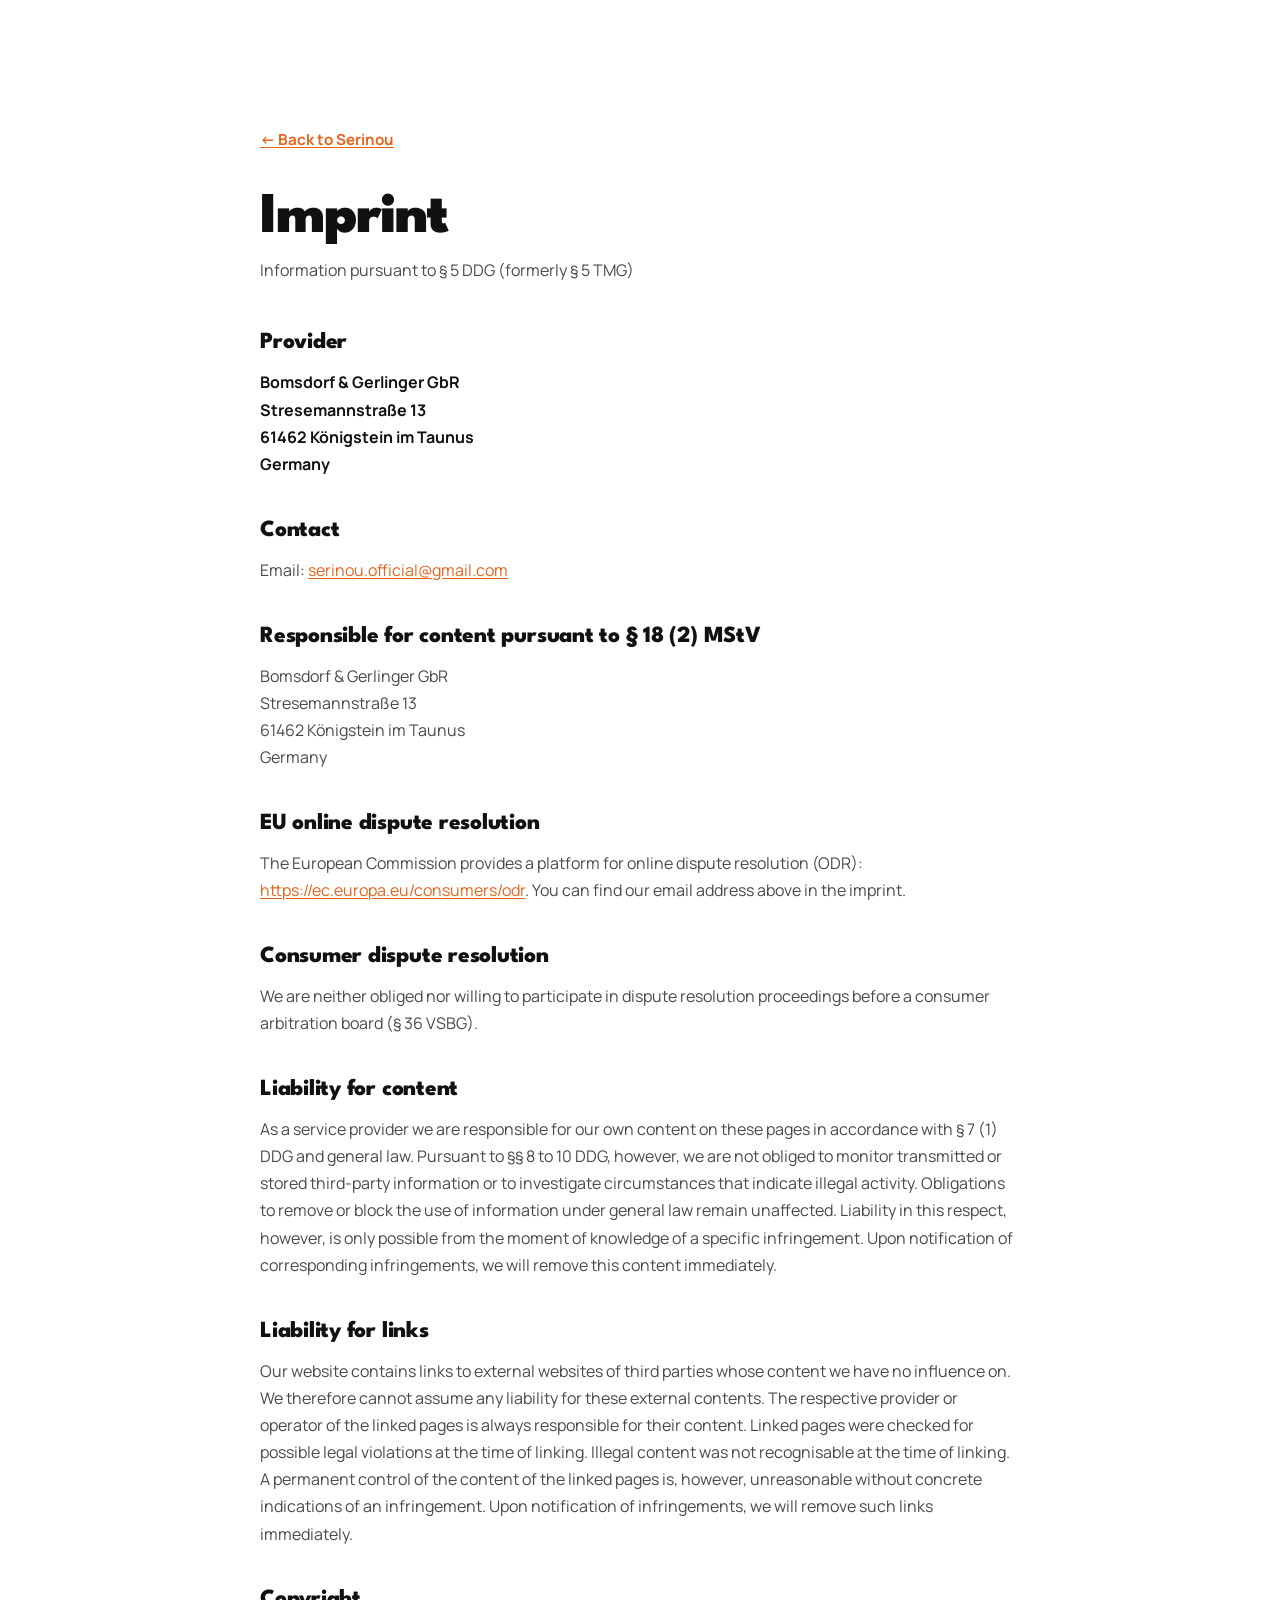
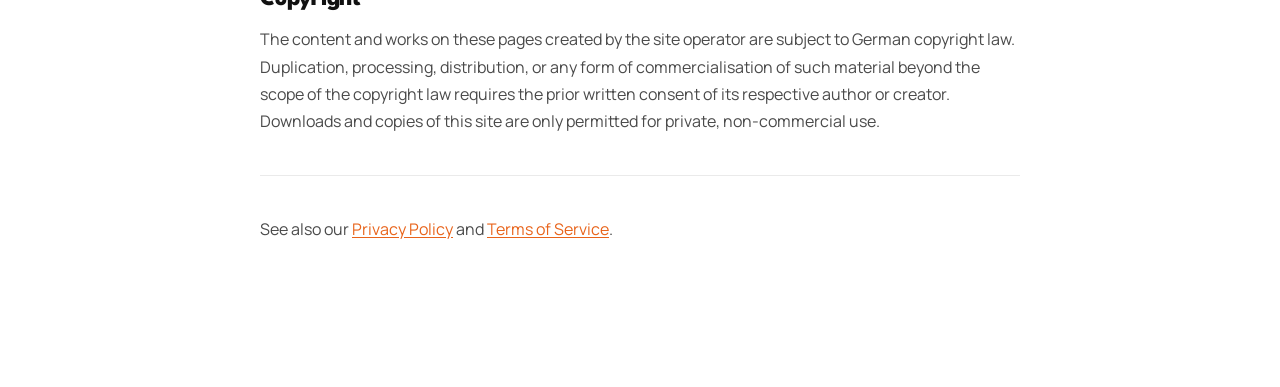
==== commit cb54b84d: "Fill in real legal entity data for Privacy, Terms, and Imprint - Operator: Bomsdorf & Gerlinger GbR," ====
--- a/imprint.html
+++ b/imprint.html
@@ -21,41 +21,24 @@
       <h2>Provider</h2>
       <p>
         <strong>
-          <span class="legal-placeholder">[Full legal name / company name]</span><br />
-          <span class="legal-placeholder">[Street and number]</span><br />
-          <span class="legal-placeholder">[ZIP code, City]</span><br />
+          Bomsdorf &amp; Gerlinger GbR<br />
+          Stresemannstraße 13<br />
+          61462 Königstein im Taunus<br />
           Germany
         </strong>
       </p>
 
-      <h2>Represented by</h2>
-      <p><span class="legal-placeholder">[Name of authorised representative / managing director]</span></p>
-
       <h2>Contact</h2>
       <p>
-        Phone: <span class="legal-placeholder">[+49 ...]</span><br />
-        Email: <span class="legal-placeholder">[contact@serinou.app]</span>
+        Email: <a href="mailto:serinou.official@gmail.com">serinou.official@gmail.com</a>
       </p>
-
-      <h2>Commercial register</h2>
-      <p>
-        Register court: <span class="legal-placeholder">[e.g. Amtsgericht Berlin Charlottenburg]</span><br />
-        Register number: <span class="legal-placeholder">[HRB XXXXX]</span>
-      </p>
-      <p class="legal-meta"><em>(Delete this section if you operate as a sole proprietor not listed in the commercial register.)</em></p>
-
-      <h2>VAT identification number</h2>
-      <p>
-        VAT-ID pursuant to § 27 a UStG:
-        <span class="legal-placeholder">[DE XXX XXX XXX]</span>
-      </p>
-      <p class="legal-meta"><em>(Delete this section if you have no VAT-ID, e.g. small business under § 19 UStG.)</em></p>
 
       <h2>Responsible for content pursuant to § 18 (2) MStV</h2>
       <p>
-        <span class="legal-placeholder">[Name]</span><br />
-        <span class="legal-placeholder">[Street and number]</span><br />
-        <span class="legal-placeholder">[ZIP, City, Germany]</span>
+        Bomsdorf &amp; Gerlinger GbR<br />
+        Stresemannstraße 13<br />
+        61462 Königstein im Taunus<br />
+        Germany
       </p>
 
       <h2>EU online dispute resolution</h2>
--- a/styles.css
+++ b/styles.css
@@ -449,7 +449,7 @@
   font-size: 0.9rem;
 }
 
-/* honeypot: visually & accessibly hidden, but in the DOM for bots */
+/* honeypot wrapper: visually & accessibly hidden, but in the DOM for bots */
 .hp-field {
   position: absolute !important;
   left: -10000px !important;
@@ -460,6 +460,8 @@
   opacity: 0 !important;
   pointer-events: none !important;
 }
+
+.hp-field input { width: 1px; height: 1px; }
 
 /* ── LIVE WAITLIST COUNTER ── */
 .waitlist-counter {
